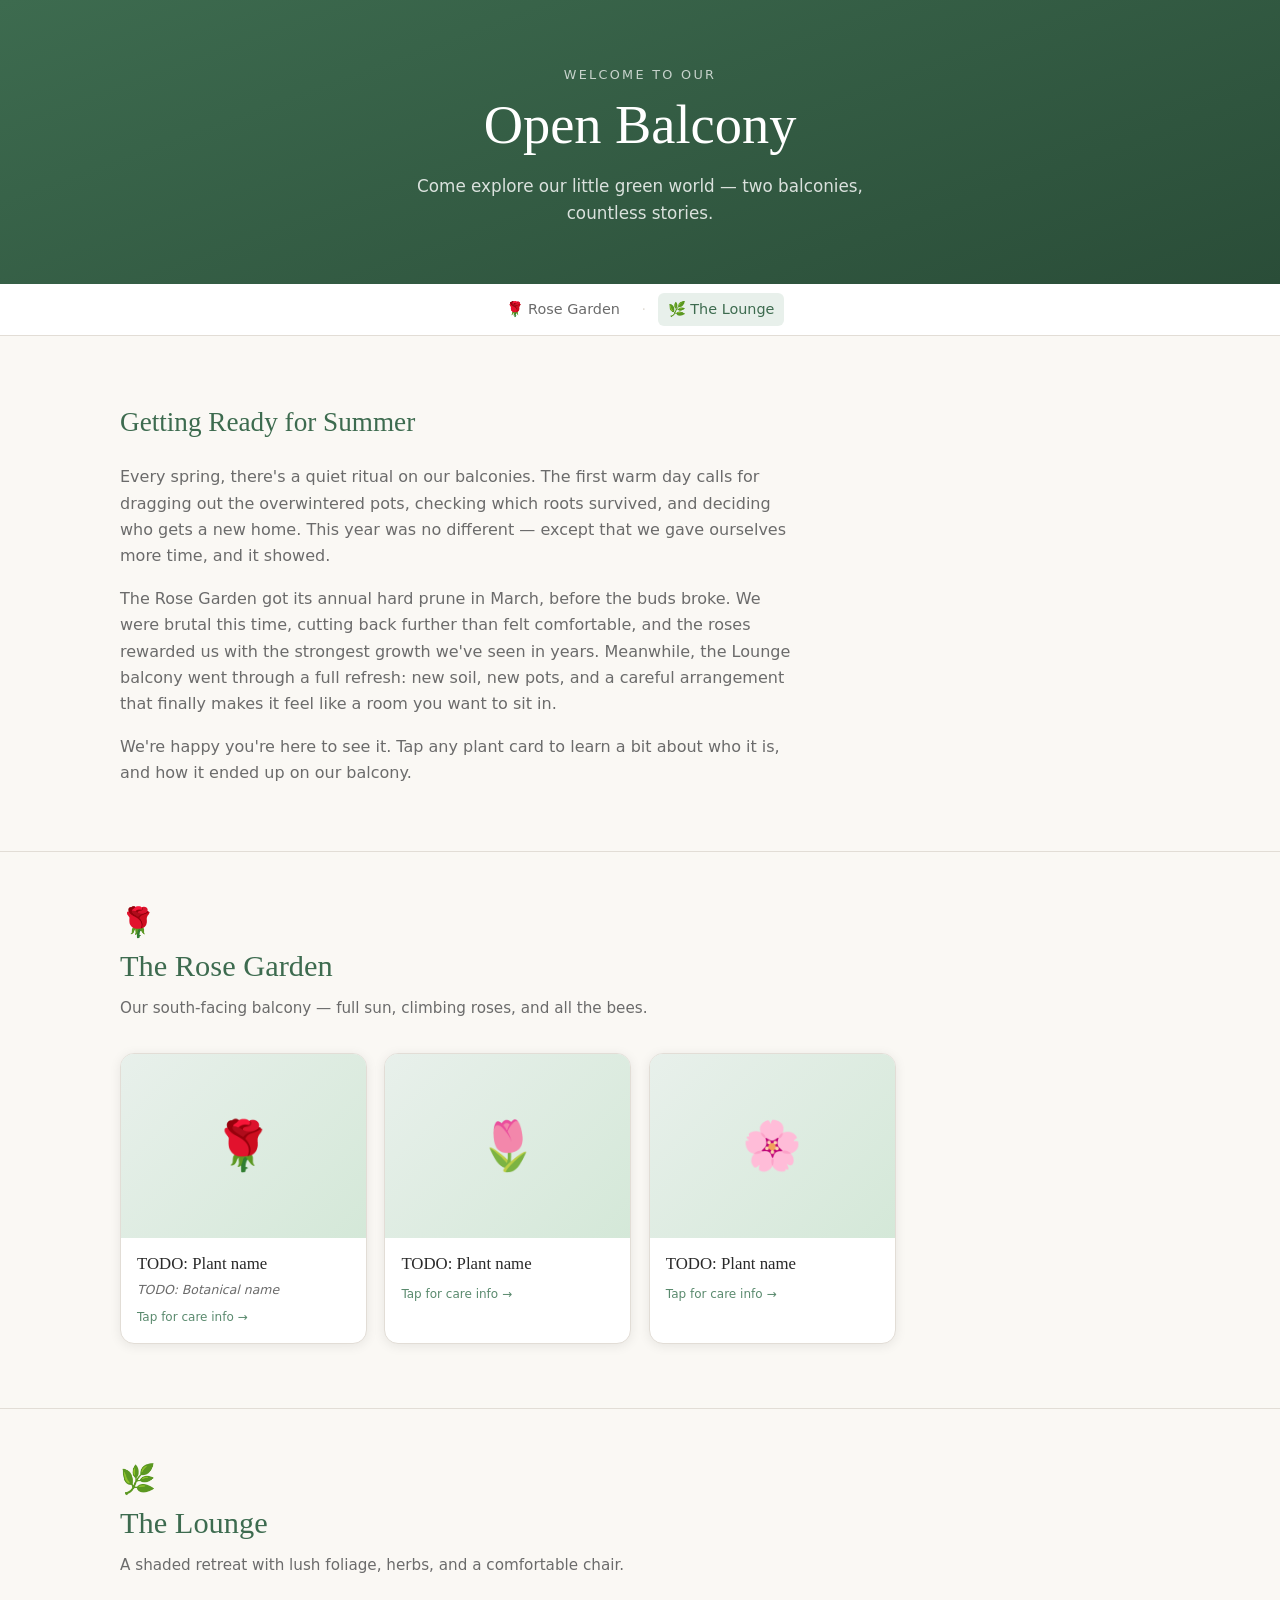
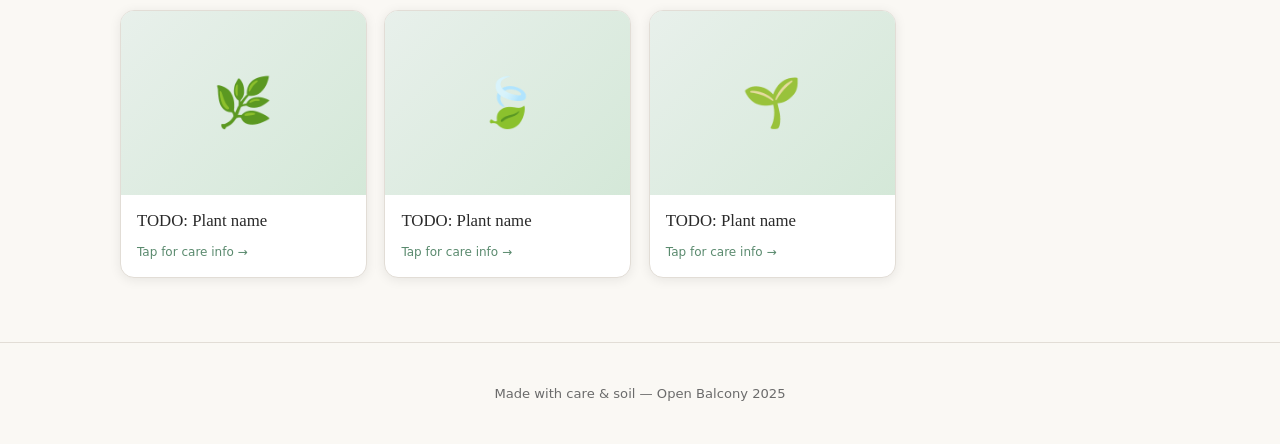
==== index.html @ f782c319 "Initial Build" ====
<!DOCTYPE html>
<html lang="en">
<head>
  <meta charset="UTF-8" />
  <meta name="viewport" content="width=device-width, initial-scale=1.0" />
  <title>Open Balcony</title>
  <link rel="stylesheet" href="style.css" />
</head>
<body>

  <!-- ── HERO ──────────────────────────────────────────────── -->
  <header class="hero">
    <div class="hero-inner">
      <p class="hero-label">Welcome to our</p>
      <h1>Open Balcony</h1>
      <p class="hero-sub">Come explore our little green world — two balconies, countless stories.</p>
    </div>
  </header>

  <!-- ── STICKY NAV ────────────────────────────────────────── -->
  <nav class="section-nav" id="main-nav">
    <a href="#rose-garden">🌹 Rose Garden</a>
    <span class="nav-sep">·</span>
    <a href="#lounge">🌿 The Lounge</a>
  </nav>

  <!-- ── THE STORY ─────────────────────────────────────────── -->
  <section class="story" id="story">
    <div class="container">
      <h2>Getting Ready for Summer</h2>
      <div class="story-body">
        <p>
          Every spring, there's a quiet ritual on our balconies. The first warm day calls for dragging
          out the overwintered pots, checking which roots survived, and deciding who gets a new home.
          This year was no different — except that we gave ourselves more time, and it showed.
        </p>
        <p>
          The Rose Garden got its annual hard prune in March, before the buds broke. We were brutal
          this time, cutting back further than felt comfortable, and the roses rewarded us with the
          strongest growth we've seen in years. Meanwhile, the Lounge balcony went through a full
          refresh: new soil, new pots, and a careful arrangement that finally makes it feel like a
          room you want to sit in.
        </p>
        <p>
          We're happy you're here to see it. Tap any plant card to learn a bit about who it is, and
          how it ended up on our balcony.
        </p>
      </div>
    </div>
  </section>

  <!-- ── ROSE GARDEN ───────────────────────────────────────── -->
  <section class="plant-section" id="rose-garden">
    <div class="container">
      <div class="section-header">
        <span class="section-icon">🌹</span>
        <h2>The Rose Garden</h2>
        <p class="section-desc">Our south-facing balcony — full sun, climbing roses, and all the bees.</p>
      </div>
      <div class="card-grid" id="rose-garden-grid"></div>
    </div>
  </section>

  <!-- ── LOUNGE ─────────────────────────────────────────────── -->
  <section class="plant-section" id="lounge">
    <div class="container">
      <div class="section-header">
        <span class="section-icon">🌿</span>
        <h2>The Lounge</h2>
        <p class="section-desc">A shaded retreat with lush foliage, herbs, and a comfortable chair.</p>
      </div>
      <div class="card-grid" id="lounge-grid"></div>
    </div>
  </section>

  <!-- ── FOOTER ─────────────────────────────────────────────── -->
  <footer class="site-footer">
    <p>Made with care &amp; soil — Open Balcony 2025</p>
  </footer>

  <!-- ── MODAL ──────────────────────────────────────────────── -->
  <div class="modal-overlay" id="modal-overlay" role="dialog" aria-modal="true" aria-labelledby="modal-name">
    <div class="modal-card">
      <button class="modal-close" id="modal-close" aria-label="Close">✕</button>
      <div class="modal-image-wrap">
        <img class="modal-image" id="modal-image" src="" alt="" />
        <div class="modal-image-placeholder" id="modal-placeholder"></div>
      </div>
      <div class="modal-body">
        <h3 class="modal-name" id="modal-name"></h3>
        <p class="modal-botanical" id="modal-botanical"></p>
        <p class="modal-desc" id="modal-desc"></p>
        <div class="modal-care" id="modal-care">
          <h4>Plant care</h4>
          <ul id="modal-care-list"></ul>
        </div>
      </div>
    </div>
  </div>

  <script src="script.js"></script>
</body>
</html>
---- style.css ----
/* ── TOKENS ─────────────────────────────────────────────────── */
:root {
  --bg:         #faf8f4;
  --surface:    #ffffff;
  --green-dark: #3d6b4f;
  --green-mid:  #5a8a6e;
  --green-pale: #e8f0eb;
  --terra:      #c4694f;
  --terra-pale: #f5ede9;
  --text:       #2a2a2a;
  --text-muted: #6b6b6b;
  --border:     #e2ddd6;

  --radius-card: 14px;
  --radius-modal: 18px;
  --shadow-card: 0 2px 12px rgba(0,0,0,.08);
  --shadow-hover: 0 8px 28px rgba(0,0,0,.14);
  --shadow-modal: 0 20px 60px rgba(0,0,0,.25);

  --font-serif: Georgia, 'Times New Roman', serif;
  --font-sans:  system-ui, -apple-system, BlinkMacSystemFont, 'Segoe UI', sans-serif;

  --nav-h: 52px;
}

/* ── RESET ───────────────────────────────────────────────────── */
*, *::before, *::after { box-sizing: border-box; margin: 0; padding: 0; }
img { display: block; max-width: 100%; }
a { color: inherit; text-decoration: none; }
button { cursor: pointer; font: inherit; border: none; background: none; }

/* ── BASE ────────────────────────────────────────────────────── */
html { scroll-behavior: smooth; }

body {
  background: var(--bg);
  color: var(--text);
  font-family: var(--font-sans);
  font-size: 1rem;
  line-height: 1.65;
}

.container {
  width: 100%;
  max-width: 1080px;
  margin: 0 auto;
  padding: 0 1.25rem;
}

/* ── HERO ────────────────────────────────────────────────────── */
.hero {
  background: linear-gradient(160deg, var(--green-dark) 0%, #2a4d38 100%);
  color: #fff;
  padding: 4rem 1.25rem 3.5rem;
  text-align: center;
}

.hero-inner { max-width: 640px; margin: 0 auto; }

.hero-label {
  font-family: var(--font-sans);
  font-size: .8rem;
  letter-spacing: .18em;
  text-transform: uppercase;
  opacity: .72;
  margin-bottom: .5rem;
}

.hero h1 {
  font-family: var(--font-serif);
  font-size: clamp(2.2rem, 6vw, 3.4rem);
  font-weight: normal;
  line-height: 1.2;
  margin-bottom: .9rem;
}

.hero-sub {
  font-size: 1.05rem;
  opacity: .82;
  max-width: 480px;
  margin: 0 auto;
}

/* ── NAV ─────────────────────────────────────────────────────── */
.section-nav {
  position: sticky;
  top: 0;
  z-index: 100;
  background: var(--surface);
  border-bottom: 1px solid var(--border);
  height: var(--nav-h);
  display: flex;
  align-items: center;
  justify-content: center;
  gap: .75rem;
  font-size: .9rem;
}

.section-nav a {
  padding: .3rem .6rem;
  border-radius: 6px;
  transition: background .15s, color .15s;
  color: var(--text-muted);
  font-weight: 500;
}

.section-nav a:hover,
.section-nav a.active {
  background: var(--green-pale);
  color: var(--green-dark);
}

.nav-sep { color: var(--border); user-select: none; }

/* ── STORY ───────────────────────────────────────────────────── */
.story {
  padding: 3.5rem 0;
  border-bottom: 1px solid var(--border);
}

.story h2 {
  font-family: var(--font-serif);
  font-size: 1.7rem;
  font-weight: normal;
  color: var(--green-dark);
  margin-bottom: 1.2rem;
}

.story-body {
  max-width: 680px;
}

.story-body p {
  color: var(--text-muted);
  margin-bottom: 1rem;
}

.story-body p:last-child { margin-bottom: 0; }

/* ── PLANT SECTIONS ──────────────────────────────────────────── */
.plant-section {
  padding: 3rem 0 3.5rem;
  border-bottom: 1px solid var(--border);
}

.plant-section:last-of-type { border-bottom: none; }

.section-header {
  display: flex;
  flex-direction: column;
  gap: .3rem;
  margin-bottom: 2rem;
}

.section-icon {
  font-size: 1.8rem;
  line-height: 1;
}

.section-header h2 {
  font-family: var(--font-serif);
  font-size: 1.9rem;
  font-weight: normal;
  color: var(--green-dark);
}

.section-desc {
  color: var(--text-muted);
  font-size: .95rem;
}

/* ── CARD GRID ───────────────────────────────────────────────── */
.card-grid {
  display: grid;
  grid-template-columns: repeat(auto-fill, minmax(200px, 1fr));
  gap: 1.1rem;
}

/* ── PLANT CARD ──────────────────────────────────────────────── */
.plant-card {
  background: var(--surface);
  border-radius: var(--radius-card);
  overflow: hidden;
  box-shadow: var(--shadow-card);
  cursor: pointer;
  transition: transform .2s ease, box-shadow .2s ease;
  border: 1px solid var(--border);
}

.plant-card:hover {
  transform: translateY(-4px);
  box-shadow: var(--shadow-hover);
}

.plant-card:active { transform: translateY(-1px); }

.card-image-wrap {
  position: relative;
  aspect-ratio: 4 / 3;
  overflow: hidden;
  background: var(--green-pale);
}

.card-image-wrap img {
  width: 100%;
  height: 100%;
  object-fit: cover;
  transition: transform .35s ease;
}

.plant-card:hover .card-image-wrap img {
  transform: scale(1.04);
}

.card-placeholder {
  position: absolute;
  inset: 0;
  display: flex;
  align-items: center;
  justify-content: center;
  font-size: 3rem;
  background: linear-gradient(135deg, var(--green-pale), #d4e8d8);
}

.card-body {
  padding: .75rem 1rem .9rem;
}

.card-name {
  font-family: var(--font-serif);
  font-size: 1.05rem;
  color: var(--text);
  margin-bottom: .15rem;
}

.card-botanical {
  font-size: .78rem;
  font-style: italic;
  color: var(--text-muted);
}

.card-hint {
  margin-top: .5rem;
  font-size: .75rem;
  color: var(--green-mid);
  display: flex;
  align-items: center;
  gap: .25rem;
}

/* ── MODAL OVERLAY ───────────────────────────────────────────── */
.modal-overlay {
  position: fixed;
  inset: 0;
  z-index: 500;
  background: rgba(20, 30, 24, .65);
  display: flex;
  align-items: center;
  justify-content: center;
  padding: 1rem;
  opacity: 0;
  pointer-events: none;
  transition: opacity .22s ease;
  backdrop-filter: blur(3px);
}

.modal-overlay.open {
  opacity: 1;
  pointer-events: all;
}

/* ── MODAL CARD ──────────────────────────────────────────────── */
.modal-card {
  background: var(--surface);
  border-radius: var(--radius-modal);
  box-shadow: var(--shadow-modal);
  width: 100%;
  max-width: 480px;
  max-height: 90vh;
  overflow-y: auto;
  position: relative;
  transform: translateY(18px) scale(.97);
  transition: transform .25s ease;
  scrollbar-width: thin;
}

.modal-overlay.open .modal-card {
  transform: translateY(0) scale(1);
}

.modal-close {
  position: absolute;
  top: .75rem;
  right: .75rem;
  z-index: 10;
  width: 32px;
  height: 32px;
  border-radius: 50%;
  background: rgba(0,0,0,.35);
  color: #fff;
  font-size: .85rem;
  display: flex;
  align-items: center;
  justify-content: center;
  transition: background .15s;
}

.modal-close:hover { background: rgba(0,0,0,.6); }

/* ── MODAL IMAGE ─────────────────────────────────────────────── */
.modal-image-wrap {
  position: relative;
  aspect-ratio: 4 / 3;
  overflow: hidden;
  background: var(--green-pale);
  border-radius: var(--radius-modal) var(--radius-modal) 0 0;
}

.modal-image {
  width: 100%;
  height: 100%;
  object-fit: cover;
}

.modal-image-placeholder {
  position: absolute;
  inset: 0;
  display: flex;
  align-items: center;
  justify-content: center;
  font-size: 5rem;
  background: linear-gradient(135deg, var(--green-pale), #c8dfc9);
}

/* ── MODAL BODY ──────────────────────────────────────────────── */
.modal-body {
  padding: 1.4rem 1.5rem 1.8rem;
}

.modal-name {
  font-family: var(--font-serif);
  font-size: 1.55rem;
  font-weight: normal;
  color: var(--green-dark);
  margin-bottom: .2rem;
}

.modal-botanical {
  font-style: italic;
  font-size: .88rem;
  color: var(--text-muted);
  margin-bottom: 1rem;
}

.modal-botanical:empty { display: none; }

.modal-desc {
  color: var(--text);
  font-size: .98rem;
  margin-bottom: 1.4rem;
  line-height: 1.7;
}

/* ── MODAL CARE ──────────────────────────────────────────────── */
.modal-care {
  background: var(--green-pale);
  border-radius: 10px;
  padding: 1rem 1.1rem 1.1rem;
}

.modal-care h4 {
  font-family: var(--font-sans);
  font-size: .75rem;
  letter-spacing: .14em;
  text-transform: uppercase;
  color: var(--green-dark);
  margin-bottom: .7rem;
}

.modal-care ul {
  list-style: none;
  display: flex;
  flex-direction: column;
  gap: .5rem;
}

.modal-care li {
  display: flex;
  gap: .6rem;
  font-size: .9rem;
  color: var(--text);
  align-items: flex-start;
}

.care-icon {
  flex-shrink: 0;
  font-size: 1rem;
  line-height: 1.45;
}

/* ── FOOTER ──────────────────────────────────────────────────── */
.site-footer {
  text-align: center;
  padding: 2.5rem 1rem;
  font-size: .82rem;
  color: var(--text-muted);
  border-top: 1px solid var(--border);
}

/* ── RESPONSIVE ──────────────────────────────────────────────── */
@media (max-width: 480px) {
  .hero { padding: 3rem 1.25rem 2.5rem; }

  .modal-card { max-height: 95vh; }

  .modal-body { padding: 1.1rem 1.2rem 1.5rem; }

  .section-header h2 { font-size: 1.55rem; }
}

@media (min-width: 600px) {
  .card-grid {
    grid-template-columns: repeat(auto-fill, minmax(220px, 1fr));
  }
}

@media (min-width: 900px) {
  .story { padding: 4rem 0; }
  .plant-section { padding: 3.5rem 0 4rem; }
}
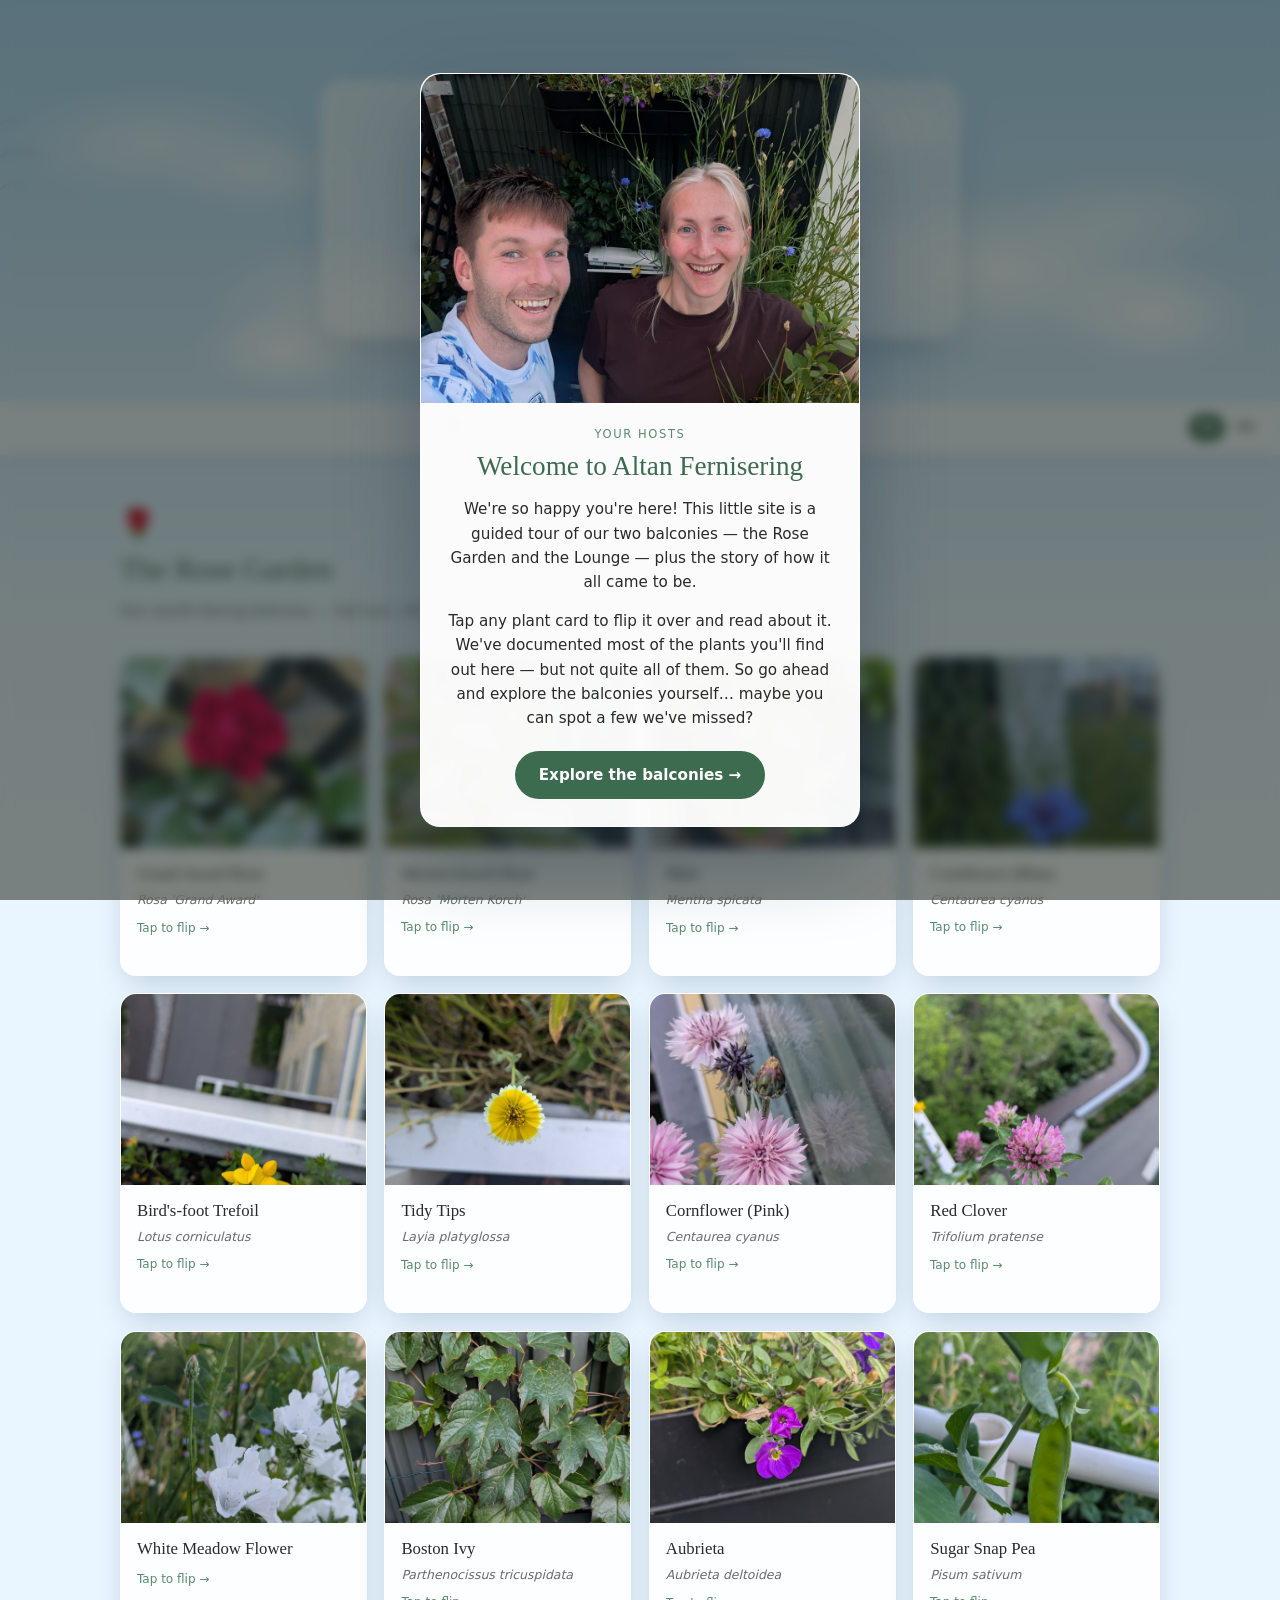
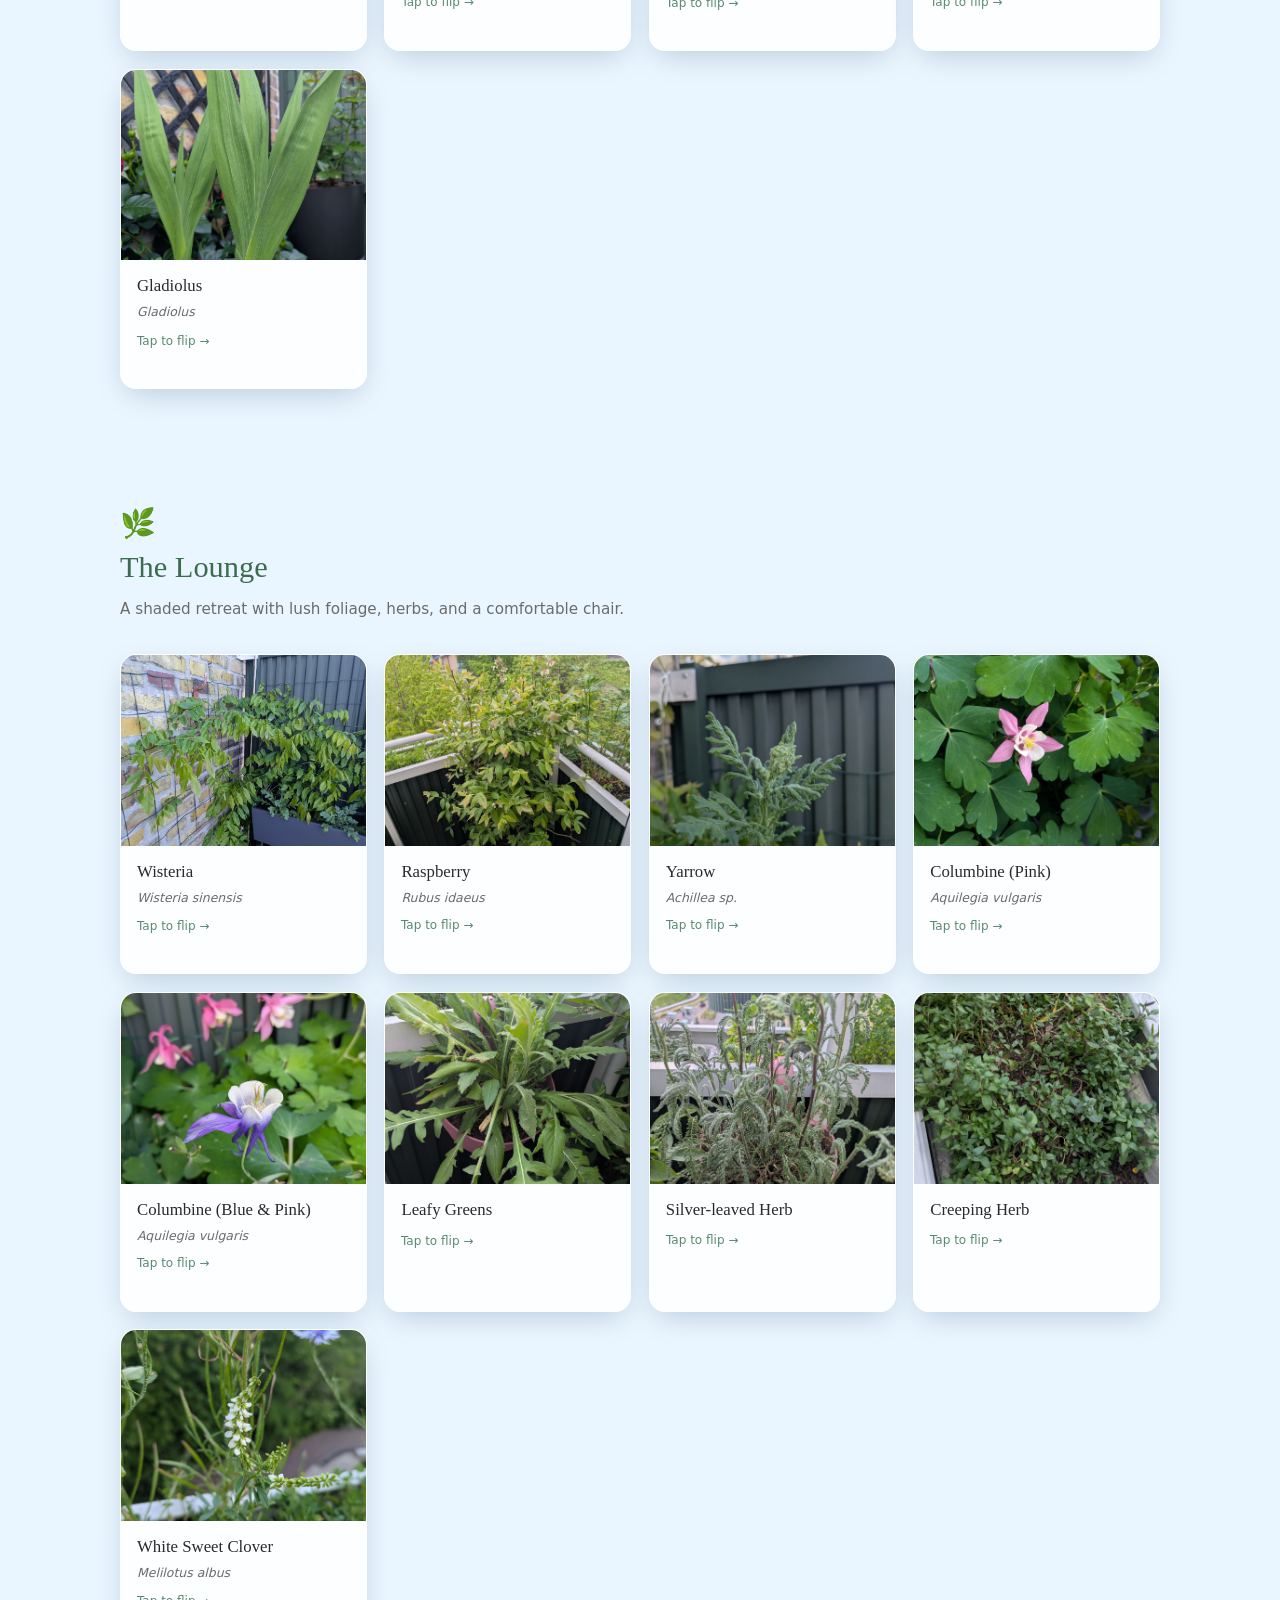
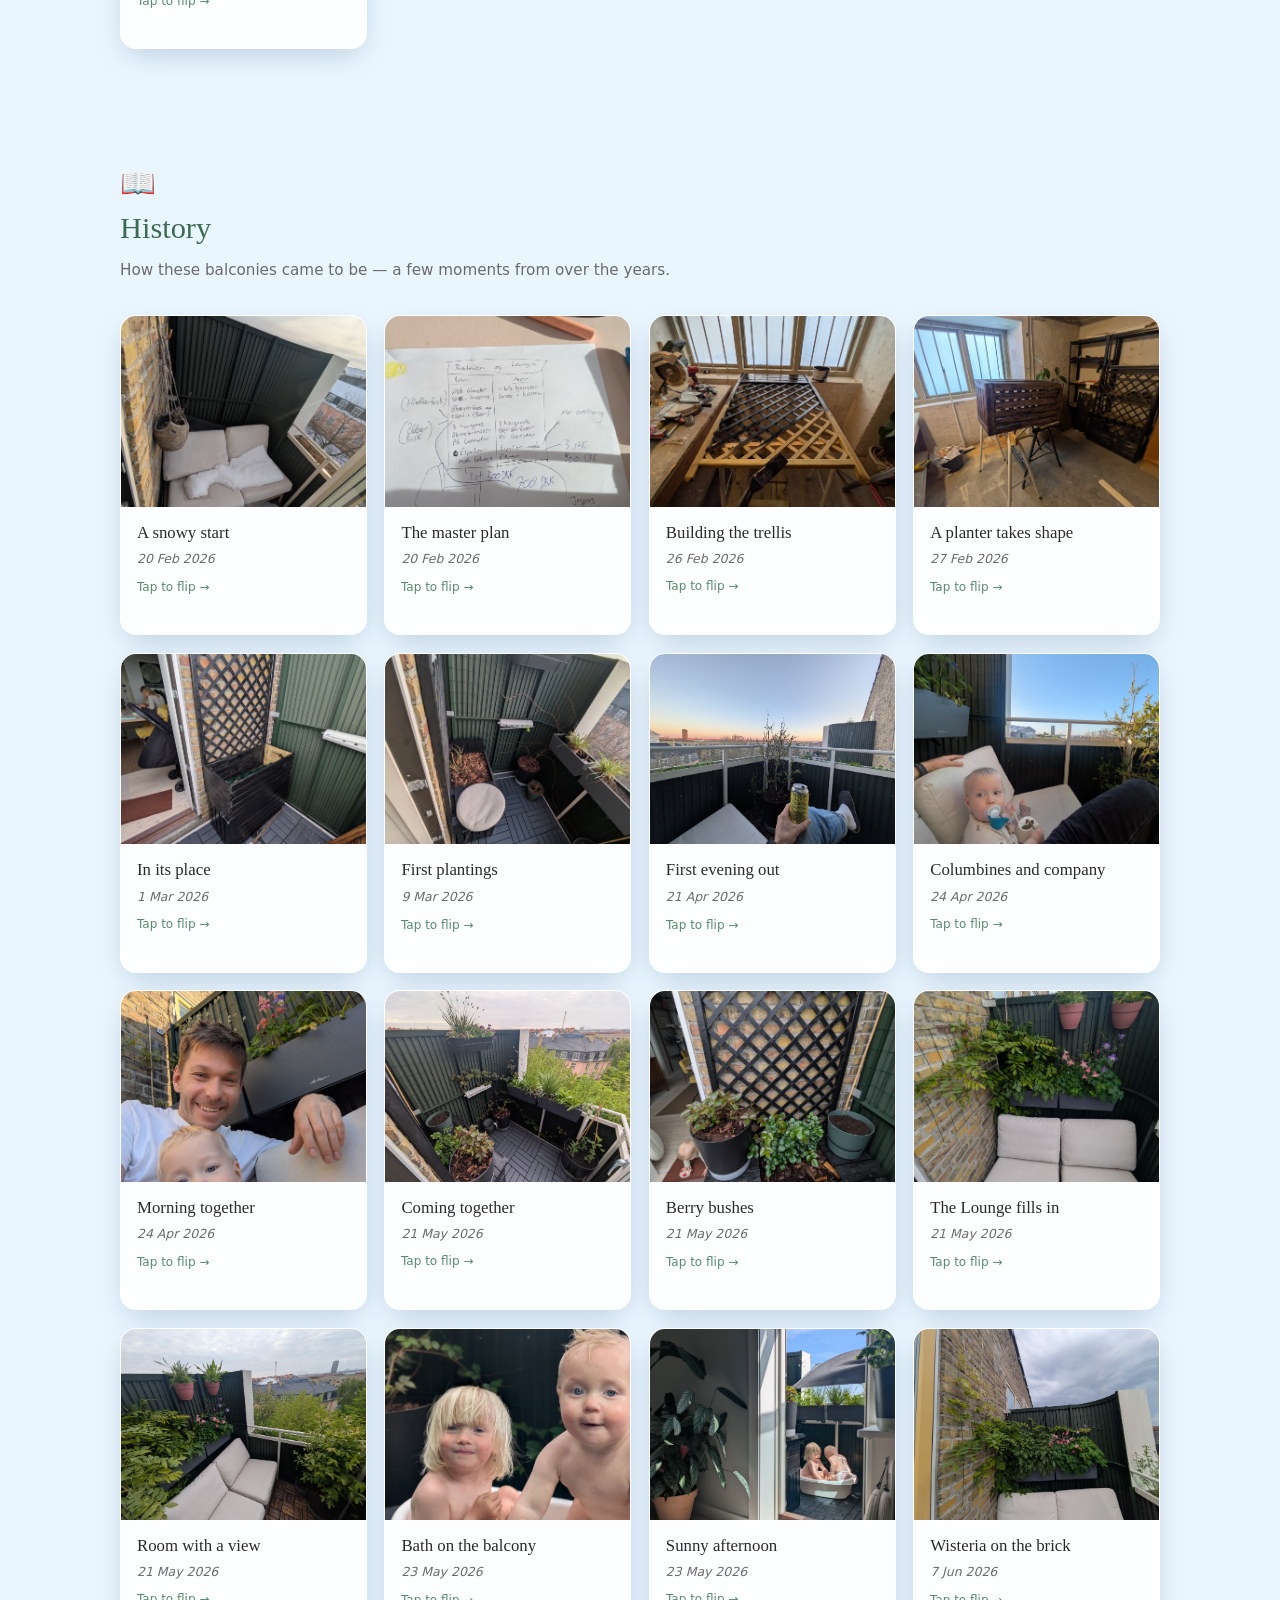
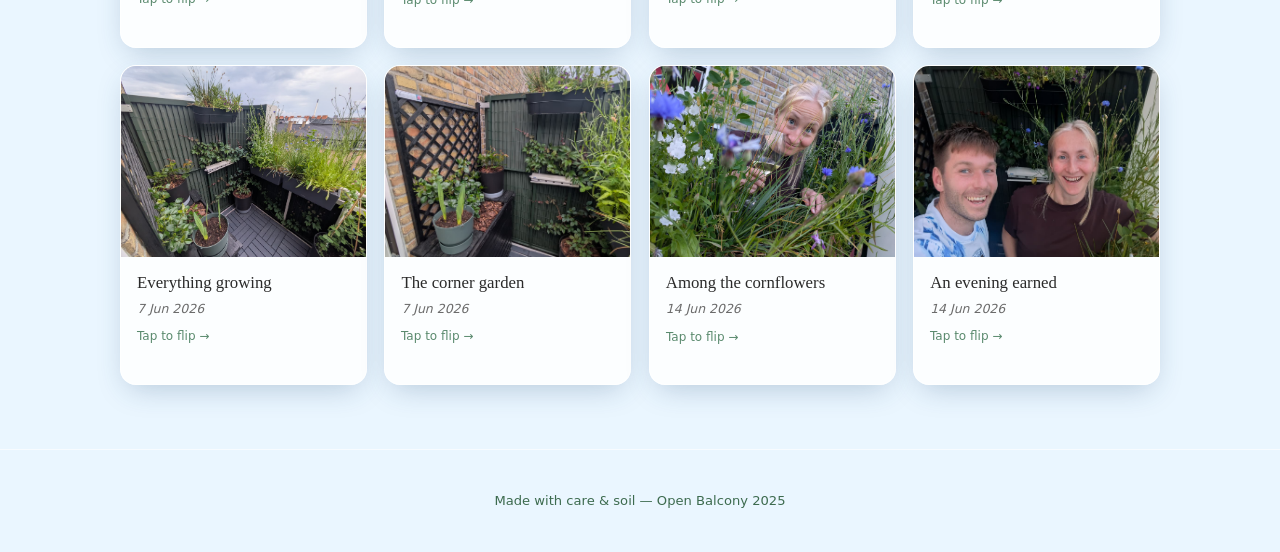
==== commit 1ad8435f: "Add plant content, flip-and-zoom cards, welcome popup, and optimize images - Modern sky/clouds/birds" ====
--- a/index.html
+++ b/index.html
@@ -3,59 +3,54 @@
 <head>
   <meta charset="UTF-8" />
   <meta name="viewport" content="width=device-width, initial-scale=1.0" />
-  <title>Open Balcony</title>
+  <title>Altan Fernisering</title>
   <link rel="stylesheet" href="style.css" />
 </head>
 <body>
 
+  <!-- ── SKY, CLOUDS, BIRDS & SCENERY ──────────────────────── -->
+  <div class="sky" aria-hidden="true">
+    <div class="clouds clouds-back"></div>
+    <div class="clouds clouds-front"></div>
+
+    <div class="birds">
+      <div class="bird bird-1"><svg viewBox="0 0 40 16"><path d="M2 12 Q11 2 20 9 Q29 2 38 12" fill="none" stroke="#1b2a22" stroke-width="2.5" stroke-linecap="round"/></svg></div>
+      <div class="bird bird-2"><svg viewBox="0 0 40 16"><path d="M2 12 Q11 2 20 9 Q29 2 38 12" fill="none" stroke="#1b2a22" stroke-width="2.5" stroke-linecap="round"/></svg></div>
+      <div class="bird bird-3"><svg viewBox="0 0 40 16"><path d="M2 12 Q11 2 20 9 Q29 2 38 12" fill="none" stroke="#1b2a22" stroke-width="2.5" stroke-linecap="round"/></svg></div>
+    </div>
+  </div>
+
   <!-- ── HERO ──────────────────────────────────────────────── -->
   <header class="hero">
     <div class="hero-inner">
-      <p class="hero-label">Welcome to our</p>
-      <h1>Open Balcony</h1>
-      <p class="hero-sub">Come explore our little green world — two balconies, countless stories.</p>
+      <p class="hero-label" data-i18n="hero-label">Welcome to our</p>
+      <h1 data-i18n="hero-title">Altan Fernisering</h1>
+      <p class="hero-sub" data-i18n="hero-sub">Come explore our little green world — two balconies, countless stories.</p>
     </div>
   </header>
 
   <!-- ── STICKY NAV ────────────────────────────────────────── -->
   <nav class="section-nav" id="main-nav">
-    <a href="#rose-garden">🌹 Rose Garden</a>
-    <span class="nav-sep">·</span>
-    <a href="#lounge">🌿 The Lounge</a>
+    <div class="nav-links">
+      <a href="#rose-garden">🌹 <span data-i18n="nav-rose">Rose Garden</span></a>
+      <span class="nav-sep">·</span>
+      <a href="#lounge">🌿 <span data-i18n="nav-lounge">The Lounge</span></a>
+      <span class="nav-sep">·</span>
+      <a href="#history">📖 <span data-i18n="nav-history">History</span></a>
+    </div>
+    <div class="lang-toggle" role="group" aria-label="Language">
+      <button type="button" class="lang-btn" data-lang="en">EN</button>
+      <button type="button" class="lang-btn" data-lang="da">DK</button>
+    </div>
   </nav>
-
-  <!-- ── THE STORY ─────────────────────────────────────────── -->
-  <section class="story" id="story">
-    <div class="container">
-      <h2>Getting Ready for Summer</h2>
-      <div class="story-body">
-        <p>
-          Every spring, there's a quiet ritual on our balconies. The first warm day calls for dragging
-          out the overwintered pots, checking which roots survived, and deciding who gets a new home.
-          This year was no different — except that we gave ourselves more time, and it showed.
-        </p>
-        <p>
-          The Rose Garden got its annual hard prune in March, before the buds broke. We were brutal
-          this time, cutting back further than felt comfortable, and the roses rewarded us with the
-          strongest growth we've seen in years. Meanwhile, the Lounge balcony went through a full
-          refresh: new soil, new pots, and a careful arrangement that finally makes it feel like a
-          room you want to sit in.
-        </p>
-        <p>
-          We're happy you're here to see it. Tap any plant card to learn a bit about who it is, and
-          how it ended up on our balcony.
-        </p>
-      </div>
-    </div>
-  </section>
 
   <!-- ── ROSE GARDEN ───────────────────────────────────────── -->
   <section class="plant-section" id="rose-garden">
     <div class="container">
       <div class="section-header">
         <span class="section-icon">🌹</span>
-        <h2>The Rose Garden</h2>
-        <p class="section-desc">Our south-facing balcony — full sun, climbing roses, and all the bees.</p>
+        <h2 data-i18n="rose-title">The Rose Garden</h2>
+        <p class="section-desc" data-i18n="rose-desc">Our south-facing balcony — full sun, climbing roses, and all the bees.</p>
       </div>
       <div class="card-grid" id="rose-garden-grid"></div>
     </div>
@@ -66,17 +61,50 @@
     <div class="container">
       <div class="section-header">
         <span class="section-icon">🌿</span>
-        <h2>The Lounge</h2>
-        <p class="section-desc">A shaded retreat with lush foliage, herbs, and a comfortable chair.</p>
+        <h2 data-i18n="lounge-title">The Lounge</h2>
+        <p class="section-desc" data-i18n="lounge-desc">A shaded retreat with lush foliage, herbs, and a comfortable chair.</p>
       </div>
       <div class="card-grid" id="lounge-grid"></div>
     </div>
   </section>
 
+  <!-- ── HISTORY ────────────────────────────────────────────── -->
+  <section class="plant-section" id="history">
+    <div class="container">
+      <div class="section-header">
+        <span class="section-icon">📖</span>
+        <h2 data-i18n="history-title">History</h2>
+        <p class="section-desc" data-i18n="history-desc">How these balconies came to be — a few moments from over the years.</p>
+      </div>
+      <div class="card-grid" id="history-grid"></div>
+    </div>
+  </section>
+
   <!-- ── FOOTER ─────────────────────────────────────────────── -->
   <footer class="site-footer">
-    <p>Made with care &amp; soil — Open Balcony 2025</p>
+    <p data-i18n="footer">Made with care &amp; soil — Open Balcony 2025</p>
   </footer>
+
+  <!-- ── WELCOME POPUP (first visit) ────────────────────────── -->
+  <div class="welcome-overlay" id="welcome-overlay" role="dialog" aria-modal="true" aria-labelledby="welcome-title">
+    <div class="welcome-card">
+      <div class="welcome-image-wrap">
+        <img src="images/history/PXL_20260614_184415023.MP.jpg" alt="Altan Fernisering" />
+      </div>
+      <div class="welcome-body">
+        <p class="welcome-hosts" data-i18n="welcome-hosts">Your hosts</p>
+        <h2 class="welcome-title" id="welcome-title" data-i18n="welcome-title">Welcome to Altan Fernisering</h2>
+        <p class="welcome-text" data-i18n="welcome-body1"></p>
+        <p class="welcome-text" data-i18n="welcome-body2"></p>
+        <button type="button" class="welcome-cta" id="welcome-close" data-i18n="welcome-cta">Explore the balconies →</button>
+      </div>
+    </div>
+  </div>
+
+  <!-- ── CARD ZOOM BACKDROP + PAGING ────────────────────────── -->
+  <div class="card-scrim" id="card-scrim" aria-hidden="true"></div>
+  <button type="button" class="card-nav card-nav-prev" id="card-nav-prev" aria-label="Previous">‹</button>
+  <button type="button" class="card-nav card-nav-next" id="card-nav-next" aria-label="Next">›</button>
 
   <!-- ── MODAL ──────────────────────────────────────────────── -->
   <div class="modal-overlay" id="modal-overlay" role="dialog" aria-modal="true" aria-labelledby="modal-name">
@@ -91,7 +119,7 @@
         <p class="modal-botanical" id="modal-botanical"></p>
         <p class="modal-desc" id="modal-desc"></p>
         <div class="modal-care" id="modal-care">
-          <h4>Plant care</h4>
+          <h4 data-i18n="modal-care-title">Plant care</h4>
           <ul id="modal-care-list"></ul>
         </div>
       </div>
--- a/style.css
+++ b/style.css
@@ -1,6 +1,6 @@
 /* ── TOKENS ─────────────────────────────────────────────────── */
 :root {
-  --bg:         #faf8f4;
+  --bg:         #cfe9fb;
   --surface:    #ffffff;
   --green-dark: #3d6b4f;
   --green-mid:  #5a8a6e;
@@ -11,11 +11,15 @@
   --text-muted: #6b6b6b;
   --border:     #e2ddd6;
 
-  --radius-card: 14px;
-  --radius-modal: 18px;
-  --shadow-card: 0 2px 12px rgba(0,0,0,.08);
-  --shadow-hover: 0 8px 28px rgba(0,0,0,.14);
-  --shadow-modal: 0 20px 60px rgba(0,0,0,.25);
+  /* sky */
+  --sky-top:    #aed8f5;
+  --sky-bottom: #eaf6ff;
+
+  --radius-card: 16px;
+  --radius-modal: 20px;
+  --shadow-card:  0 10px 30px -8px rgba(31,72,110,.28);
+  --shadow-hover: 0 22px 48px -10px rgba(31,72,110,.40);
+  --shadow-modal: 0 30px 80px rgba(20,40,70,.35);
 
   --font-serif: Georgia, 'Times New Roman', serif;
   --font-sans:  system-ui, -apple-system, BlinkMacSystemFont, 'Segoe UI', sans-serif;
@@ -33,11 +37,97 @@
 html { scroll-behavior: smooth; }
 
 body {
-  background: var(--bg);
+  background: var(--sky-bottom);
   color: var(--text);
   font-family: var(--font-sans);
   font-size: 1rem;
   line-height: 1.65;
+  position: relative;
+  z-index: 0;
+}
+
+/* ── SKY + CLOUDS ────────────────────────────────────────────── */
+.sky {
+  position: fixed;
+  inset: 0;
+  z-index: -1;
+  overflow: hidden;
+  pointer-events: none;
+  background: linear-gradient(to bottom, var(--sky-top) 0%, var(--sky-bottom) 70%, #f4fbff 100%);
+}
+
+.clouds {
+  position: absolute;
+  top: 0;
+  left: 0;
+  width: 200%;
+  height: 100%;
+  background-repeat: repeat;
+  background-size: 50% auto;          /* one viewport-wide tile, repeated → seamless loop */
+  will-change: transform;
+}
+
+/* Each cloud = a cluster of soft white ellipses within one tile */
+.clouds-back {
+  background-image:
+    radial-gradient(ellipse 16% 9% at 12% 16%, rgba(255,255,255,.85), transparent 70%),
+    radial-gradient(ellipse 11% 7% at 20% 19%, rgba(255,255,255,.85), transparent 70%),
+    radial-gradient(ellipse 13% 8% at 62% 11%, rgba(255,255,255,.8),  transparent 70%),
+    radial-gradient(ellipse 9%  6% at 70% 14%, rgba(255,255,255,.8),  transparent 70%),
+    radial-gradient(ellipse 14% 8% at 88% 24%, rgba(255,255,255,.75), transparent 70%);
+  opacity: .7;
+  animation: drift 50s linear infinite;
+}
+
+.clouds-front {
+  background-image:
+    radial-gradient(ellipse 20% 12% at 30% 34%, rgba(255,255,255,.95), transparent 70%),
+    radial-gradient(ellipse 13% 9%  at 41% 38%, rgba(255,255,255,.95), transparent 70%),
+    radial-gradient(ellipse 10% 7%  at 22% 39%, rgba(255,255,255,.95), transparent 70%),
+    radial-gradient(ellipse 22% 13% at 78% 30%, rgba(255,255,255,.92), transparent 70%),
+    radial-gradient(ellipse 12% 9%  at 90% 35%, rgba(255,255,255,.92), transparent 70%);
+  animation: drift 30s linear infinite;
+}
+
+@keyframes drift {
+  from { transform: translateX(0); }
+  to   { transform: translateX(-50%); }
+}
+
+/* ── BIRDS (occasional drifting shadows) ─────────────────────── */
+.birds {
+  position: absolute;
+  inset: 0;
+  overflow: hidden;
+  pointer-events: none;
+}
+
+.bird {
+  position: absolute;
+  width: 40px;
+  opacity: .16;
+  will-change: transform;
+  animation: flyAcross 34s linear infinite;
+}
+
+.bird svg { width: 100%; height: auto; display: block; }
+
+/* Different heights, sizes and offsets so they read as a loose flock
+   that crosses now and then, not a constant stream */
+.bird-1 { top: 16%; width: 42px; animation-delay: -3s;  }
+.bird-2 { top: 20%; width: 30px; animation-delay: -1.5s; }
+.bird-3 { top: 13%; width: 24px; animation-delay: 0s;   }
+
+@keyframes flyAcross {
+  0%   { transform: translate(-15vw, 0); }
+  9%   { transform: translate(50vw, -10px); }
+  18%  { transform: translate(115vw, 0); }
+  100% { transform: translate(115vw, 0); }   /* long pause before the next pass */
+}
+
+@media (prefers-reduced-motion: reduce) {
+  .clouds { animation: none; }
+  .bird   { animation: none; opacity: 0; }
 }
 
 .container {
@@ -49,20 +139,28 @@
 
 /* ── HERO ────────────────────────────────────────────────────── */
 .hero {
-  background: linear-gradient(160deg, var(--green-dark) 0%, #2a4d38 100%);
-  color: #fff;
-  padding: 4rem 1.25rem 3.5rem;
+  padding: 5rem 1.25rem 4rem;
   text-align: center;
 }
 
-.hero-inner { max-width: 640px; margin: 0 auto; }
+.hero-inner {
+  max-width: 640px;
+  margin: 0 auto;
+  padding: 2.75rem 2rem 3rem;
+  background: linear-gradient(160deg, rgba(255,255,255,.55) 0%, rgba(255,255,255,.30) 100%);
+  border: 1px solid rgba(255,255,255,.6);
+  border-radius: 24px;
+  box-shadow: 0 20px 50px -16px rgba(31,72,110,.35);
+  backdrop-filter: blur(8px);
+  -webkit-backdrop-filter: blur(8px);
+}
 
 .hero-label {
   font-family: var(--font-sans);
   font-size: .8rem;
   letter-spacing: .18em;
   text-transform: uppercase;
-  opacity: .72;
+  color: var(--green-mid);
   margin-bottom: .5rem;
 }
 
@@ -72,11 +170,12 @@
   font-weight: normal;
   line-height: 1.2;
   margin-bottom: .9rem;
+  color: var(--green-dark);
 }
 
 .hero-sub {
   font-size: 1.05rem;
-  opacity: .82;
+  color: var(--text);
   max-width: 480px;
   margin: 0 auto;
 }
@@ -86,14 +185,53 @@
   position: sticky;
   top: 0;
   z-index: 100;
-  background: var(--surface);
-  border-bottom: 1px solid var(--border);
-  height: var(--nav-h);
+  background: rgba(255,255,255,.7);
+  backdrop-filter: blur(10px);
+  -webkit-backdrop-filter: blur(10px);
+  border-bottom: 1px solid rgba(255,255,255,.6);
+  box-shadow: 0 4px 20px -8px rgba(31,72,110,.25);
+  min-height: var(--nav-h);
   display: flex;
   align-items: center;
   justify-content: center;
+  font-size: .9rem;
+}
+
+.nav-links {
+  display: flex;
+  align-items: center;
   gap: .75rem;
-  font-size: .9rem;
+}
+
+/* ── LANGUAGE TOGGLE ─────────────────────────────────────────── */
+.lang-toggle {
+  position: absolute;
+  right: .75rem;
+  top: 50%;
+  transform: translateY(-50%);
+  display: flex;
+  gap: .15rem;
+  padding: .15rem;
+  background: rgba(255,255,255,.55);
+  border: 1px solid rgba(255,255,255,.7);
+  border-radius: 999px;
+}
+
+.lang-btn {
+  font-size: .72rem;
+  font-weight: 700;
+  letter-spacing: .04em;
+  padding: .25rem .55rem;
+  border-radius: 999px;
+  color: var(--text-muted);
+  transition: background .15s, color .15s;
+}
+
+.lang-btn:hover { color: var(--green-dark); }
+
+.lang-btn.active {
+  background: var(--green-dark);
+  color: #fff;
 }
 
 .section-nav a {
@@ -115,7 +253,17 @@
 /* ── STORY ───────────────────────────────────────────────────── */
 .story {
   padding: 3.5rem 0;
-  border-bottom: 1px solid var(--border);
+}
+
+.story .container {
+  max-width: 760px;
+  background: linear-gradient(160deg, rgba(255,255,255,.7) 0%, rgba(255,255,255,.5) 100%);
+  border: 1px solid rgba(255,255,255,.7);
+  border-radius: 22px;
+  box-shadow: var(--shadow-card);
+  backdrop-filter: blur(8px);
+  -webkit-backdrop-filter: blur(8px);
+  padding: 2.4rem 2.2rem;
 }
 
 .story h2 {
@@ -140,10 +288,7 @@
 /* ── PLANT SECTIONS ──────────────────────────────────────────── */
 .plant-section {
   padding: 3rem 0 3.5rem;
-  border-bottom: 1px solid var(--border);
-}
-
-.plant-section:last-of-type { border-bottom: none; }
+}
 
 .section-header {
   display: flex;
@@ -178,21 +323,234 @@
 
 /* ── PLANT CARD ──────────────────────────────────────────────── */
 .plant-card {
-  background: var(--surface);
+  position: relative;
+  height: 320px;
+  cursor: pointer;
+  perspective: 1200px;                   /* 3D space for the flip */
+  border-radius: var(--radius-card);
+  transition: transform .25s ease;
+  animation: cardfloat 6s ease-in-out infinite;
+}
+
+/* Stagger the bob so the grid feels alive, not synchronized */
+.plant-card:nth-child(3n+1) { animation-delay: 0s;    }
+.plant-card:nth-child(3n+2) { animation-delay: -2s;   }
+.plant-card:nth-child(3n)   { animation-delay: -4s;   }
+
+@keyframes cardfloat {
+  0%, 100% { transform: translateY(0); }
+  50%      { transform: translateY(-7px); }
+}
+
+.plant-card:hover  { animation: none; transform: translateY(-12px) scale(1.015); }
+.plant-card:active { animation: none; transform: translateY(-4px)  scale(1.005); }
+
+/* ── FLIP MECHANICS ──────────────────────────────────────────── */
+.card-inner {
+  position: relative;
+  width: 100%;
+  height: 100%;
+  transform-style: preserve-3d;
+  transition: transform .45s cubic-bezier(.4,.15,.2,1);
+}
+
+.plant-card.flipped .card-inner { transform: rotateY(180deg); }
+
+.card-front,
+.card-back {
+  position: absolute;
+  inset: 0;
   border-radius: var(--radius-card);
   overflow: hidden;
+  backface-visibility: hidden;
+  -webkit-backface-visibility: hidden;
+  border: 1px solid rgba(255,255,255,.7);
   box-shadow: var(--shadow-card);
-  cursor: pointer;
-  transition: transform .2s ease, box-shadow .2s ease;
-  border: 1px solid var(--border);
-}
-
-.plant-card:hover {
-  transform: translateY(-4px);
-  box-shadow: var(--shadow-hover);
-}
-
-.plant-card:active { transform: translateY(-1px); }
+  background: rgba(255,255,255,.85);
+  backdrop-filter: blur(6px);
+  -webkit-backdrop-filter: blur(6px);
+}
+
+.plant-card:hover .card-front,
+.plant-card:hover .card-back { box-shadow: var(--shadow-hover); }
+
+/* ── CARD FRONT ──────────────────────────────────────────────── */
+.card-front { display: flex; flex-direction: column; }
+.card-front .card-image-wrap { height: 60%; aspect-ratio: auto; flex-shrink: 0; }
+.card-front .card-body { flex: 1; }
+
+/* ── CARD BACK ───────────────────────────────────────────────── */
+.card-back {
+  transform: rotateY(180deg);
+  background: linear-gradient(160deg, rgba(255,255,255,.94), rgba(232,240,235,.94));
+}
+
+/* Decorative line-art graphic, watermarked in the corner */
+.card-back::before {
+  content: "";
+  position: absolute;
+  right: -14px;
+  bottom: -14px;
+  width: 130px;
+  height: 130px;
+  background-repeat: no-repeat;
+  background-size: contain;
+  opacity: .13;
+  pointer-events: none;
+}
+
+.card-back--leaf::before {
+  background-image: url("data:image/svg+xml,%3Csvg xmlns='http://www.w3.org/2000/svg' viewBox='0 0 100 100'%3E%3Cg fill='none' stroke='%233d6b4f' stroke-width='3' stroke-linecap='round'%3E%3Cpath d='M50 96 C50 60 50 40 50 8'/%3E%3Cpath d='M50 72 C34 67 27 56 25 42 C40 44 48 53 50 68'/%3E%3Cpath d='M50 62 C66 57 73 46 75 32 C60 34 52 43 50 58'/%3E%3Cpath d='M50 46 C37 43 31 34 30 23 C42 25 48 33 50 44'/%3E%3Cpath d='M50 38 C63 35 69 26 70 16 C58 18 52 26 50 36'/%3E%3C/g%3E%3C/svg%3E");
+}
+
+.card-back--flower::before {
+  background-image: url("data:image/svg+xml,%3Csvg xmlns='http://www.w3.org/2000/svg' viewBox='0 0 100 100'%3E%3Cg fill='none' stroke='%23c4694f' stroke-width='3'%3E%3Ccircle cx='50' cy='40' r='8'/%3E%3Ccircle cx='50' cy='24' r='8'/%3E%3Ccircle cx='64' cy='32' r='8'/%3E%3Ccircle cx='64' cy='48' r='8'/%3E%3Ccircle cx='50' cy='56' r='8'/%3E%3Ccircle cx='36' cy='48' r='8'/%3E%3Ccircle cx='36' cy='32' r='8'/%3E%3Cpath d='M50 56 C50 74 50 84 50 96' stroke-linecap='round'/%3E%3C/g%3E%3C/svg%3E");
+}
+
+.card-back-inner {
+  position: relative;
+  z-index: 1;
+  height: 100%;
+  min-height: 0;
+  overflow-y: auto;
+  padding: .9rem 1rem 1rem;
+  display: flex;
+  flex-direction: column;
+  gap: .35rem;
+  scrollbar-width: thin;
+}
+
+.card-emoji { font-size: 1.9rem; line-height: 1; }
+
+/* The pressed photo, repeated on the back so it stays in view */
+.card-back-image {
+  position: relative;
+  width: 100%;
+  aspect-ratio: 4 / 3;
+  flex-shrink: 0;
+  border-radius: 10px;
+  overflow: hidden;
+  background: var(--green-pale);
+  margin-bottom: .2rem;
+}
+
+.card-back-image img {
+  width: 100%;
+  height: 100%;
+  object-fit: cover;
+}
+
+.card-back .card-name { color: var(--green-dark); }
+
+.card-back-desc {
+  font-size: .82rem;
+  color: var(--text);
+  line-height: 1.5;
+}
+
+.card-care {
+  list-style: none;
+  display: flex;
+  flex-direction: column;
+  gap: .3rem;
+  margin-top: .15rem;
+}
+
+.card-care li {
+  display: flex;
+  gap: .4rem;
+  font-size: .78rem;
+  align-items: flex-start;
+}
+
+.card-hint-back { margin-top: auto; padding-top: .35rem; }
+
+@media (prefers-reduced-motion: reduce) {
+  .plant-card { animation: none; }
+  .card-inner { transition: transform .2s ease; }
+}
+
+/* ── CARD ZOOM (flip + centered enlarge) ─────────────────────── */
+.card-scrim {
+  position: fixed;
+  inset: 0;
+  z-index: 590;
+  background: rgba(20, 30, 24, .6);
+  backdrop-filter: blur(4px);
+  -webkit-backdrop-filter: blur(4px);
+  opacity: 0;
+  pointer-events: none;
+  transition: opacity .35s ease;
+}
+
+.card-scrim.open {
+  opacity: 1;
+  pointer-events: auto;
+}
+
+.plant-card.zoomed {
+  z-index: 600;
+  animation: none;
+}
+
+.plant-card.zoomed .card-front,
+.plant-card.zoomed .card-back {
+  box-shadow: var(--shadow-modal);
+  background: rgba(255, 255, 255, .96);
+}
+
+/* Larger, comfortable text once the card is blown up */
+.plant-card.zoomed .card-back-inner { padding: 1.6rem 1.7rem 1.5rem; gap: .6rem; }
+.plant-card.zoomed .card-emoji      { font-size: 3rem; }
+.plant-card.zoomed .card-name       { font-size: 1.5rem; }
+.plant-card.zoomed .card-botanical  { font-size: .95rem; }
+.plant-card.zoomed .card-back-desc  { font-size: 1rem; line-height: 1.6; }
+.plant-card.zoomed .card-care li    { font-size: .95rem; }
+.plant-card.zoomed .card-hint-back  { font-size: .85rem; }
+.plant-card.zoomed .card-back::before { width: 210px; height: 210px; }
+
+/* The empty placeholder that keeps the card's slot in the grid */
+.card-spacer { visibility: hidden; }
+
+/* ── CARD PAGING ARROWS ──────────────────────────────────────── */
+.card-nav {
+  position: fixed;
+  top: 50%;
+  transform: translateY(-50%);
+  z-index: 610;
+  width: 48px;
+  height: 48px;
+  border-radius: 50%;
+  background: rgba(255, 255, 255, .85);
+  color: var(--green-dark);
+  font-size: 1.9rem;
+  line-height: 1;
+  display: flex;
+  align-items: center;
+  justify-content: center;
+  box-shadow: var(--shadow-card);
+  opacity: 0;
+  pointer-events: none;
+  transition: opacity .25s ease, transform .15s ease, background .15s;
+}
+
+.card-nav-prev { left: 16px; }
+.card-nav-next { right: 16px; }
+
+body.zoom-open .card-nav {
+  opacity: 1;
+  pointer-events: auto;
+}
+
+.card-nav:hover { background: #fff; }
+.card-nav-prev:hover { transform: translateY(-50%) translateX(-2px); }
+.card-nav-next:hover { transform: translateY(-50%) translateX(2px); }
+
+@media (max-width: 480px) {
+  .card-nav { width: 40px; height: 40px; font-size: 1.6rem; }
+  .card-nav-prev { left: 8px; }
+  .card-nav-next { right: 8px; }
+}
 
 .card-image-wrap {
   position: relative;
@@ -403,11 +761,113 @@
   text-align: center;
   padding: 2.5rem 1rem;
   font-size: .82rem;
-  color: var(--text-muted);
-  border-top: 1px solid var(--border);
+  color: var(--green-dark);
+  border-top: 1px solid rgba(255,255,255,.6);
+}
+
+/* ── WELCOME POPUP ───────────────────────────────────────────── */
+.welcome-overlay {
+  position: fixed;
+  inset: 0;
+  z-index: 700;
+  display: flex;
+  align-items: center;
+  justify-content: center;
+  padding: 1rem;
+  background: rgba(20, 30, 24, .55);
+  backdrop-filter: blur(6px);
+  -webkit-backdrop-filter: blur(6px);
+  opacity: 0;
+  pointer-events: none;
+  transition: opacity .35s ease;
+}
+
+.welcome-overlay.open {
+  opacity: 1;
+  pointer-events: auto;
+}
+
+.welcome-card {
+  width: 100%;
+  max-width: 440px;
+  max-height: 92vh;
+  overflow-y: auto;
+  background: rgba(255, 255, 255, .97);
+  border: 1px solid rgba(255, 255, 255, .7);
+  border-radius: var(--radius-modal);
+  box-shadow: var(--shadow-modal);
+  transform: translateY(16px) scale(.97);
+  transition: transform .3s ease;
+  scrollbar-width: thin;
+}
+
+.welcome-overlay.open .welcome-card { transform: none; }
+
+.welcome-image-wrap {
+  aspect-ratio: 4 / 3;
+  overflow: hidden;
+  border-radius: var(--radius-modal) var(--radius-modal) 0 0;
+  background: var(--green-pale);
+}
+
+.welcome-image-wrap img {
+  width: 100%;
+  height: 100%;
+  object-fit: cover;
+}
+
+.welcome-body {
+  padding: 1.4rem 1.6rem 1.7rem;
+  text-align: center;
+}
+
+.welcome-hosts {
+  font-size: .72rem;
+  letter-spacing: .14em;
+  text-transform: uppercase;
+  color: var(--green-mid);
+  margin-bottom: .4rem;
+}
+
+.welcome-title {
+  font-family: var(--font-serif);
+  font-weight: normal;
+  font-size: 1.7rem;
+  line-height: 1.2;
+  color: var(--green-dark);
+  margin-bottom: .9rem;
+}
+
+.welcome-text {
+  font-size: .95rem;
+  color: var(--text);
+  line-height: 1.6;
+  margin-bottom: .9rem;
+}
+
+.welcome-cta {
+  margin-top: .4rem;
+  background: var(--green-dark);
+  color: #fff;
+  padding: .7rem 1.5rem;
+  border-radius: 999px;
+  font-weight: 600;
+  font-size: .95rem;
+  transition: background .15s, transform .15s;
+}
+
+.welcome-cta:hover {
+  background: #2a4d38;
+  transform: translateY(-1px);
 }
 
 /* ── RESPONSIVE ──────────────────────────────────────────────── */
+@media (max-width: 560px) {
+  .section-nav { font-size: .8rem; padding: .4rem 3.4rem; }
+  .nav-links { gap: .4rem; flex-wrap: wrap; justify-content: center; }
+  .lang-toggle { right: .5rem; }
+}
+
 @media (max-width: 480px) {
   .hero { padding: 3rem 1.25rem 2.5rem; }
 
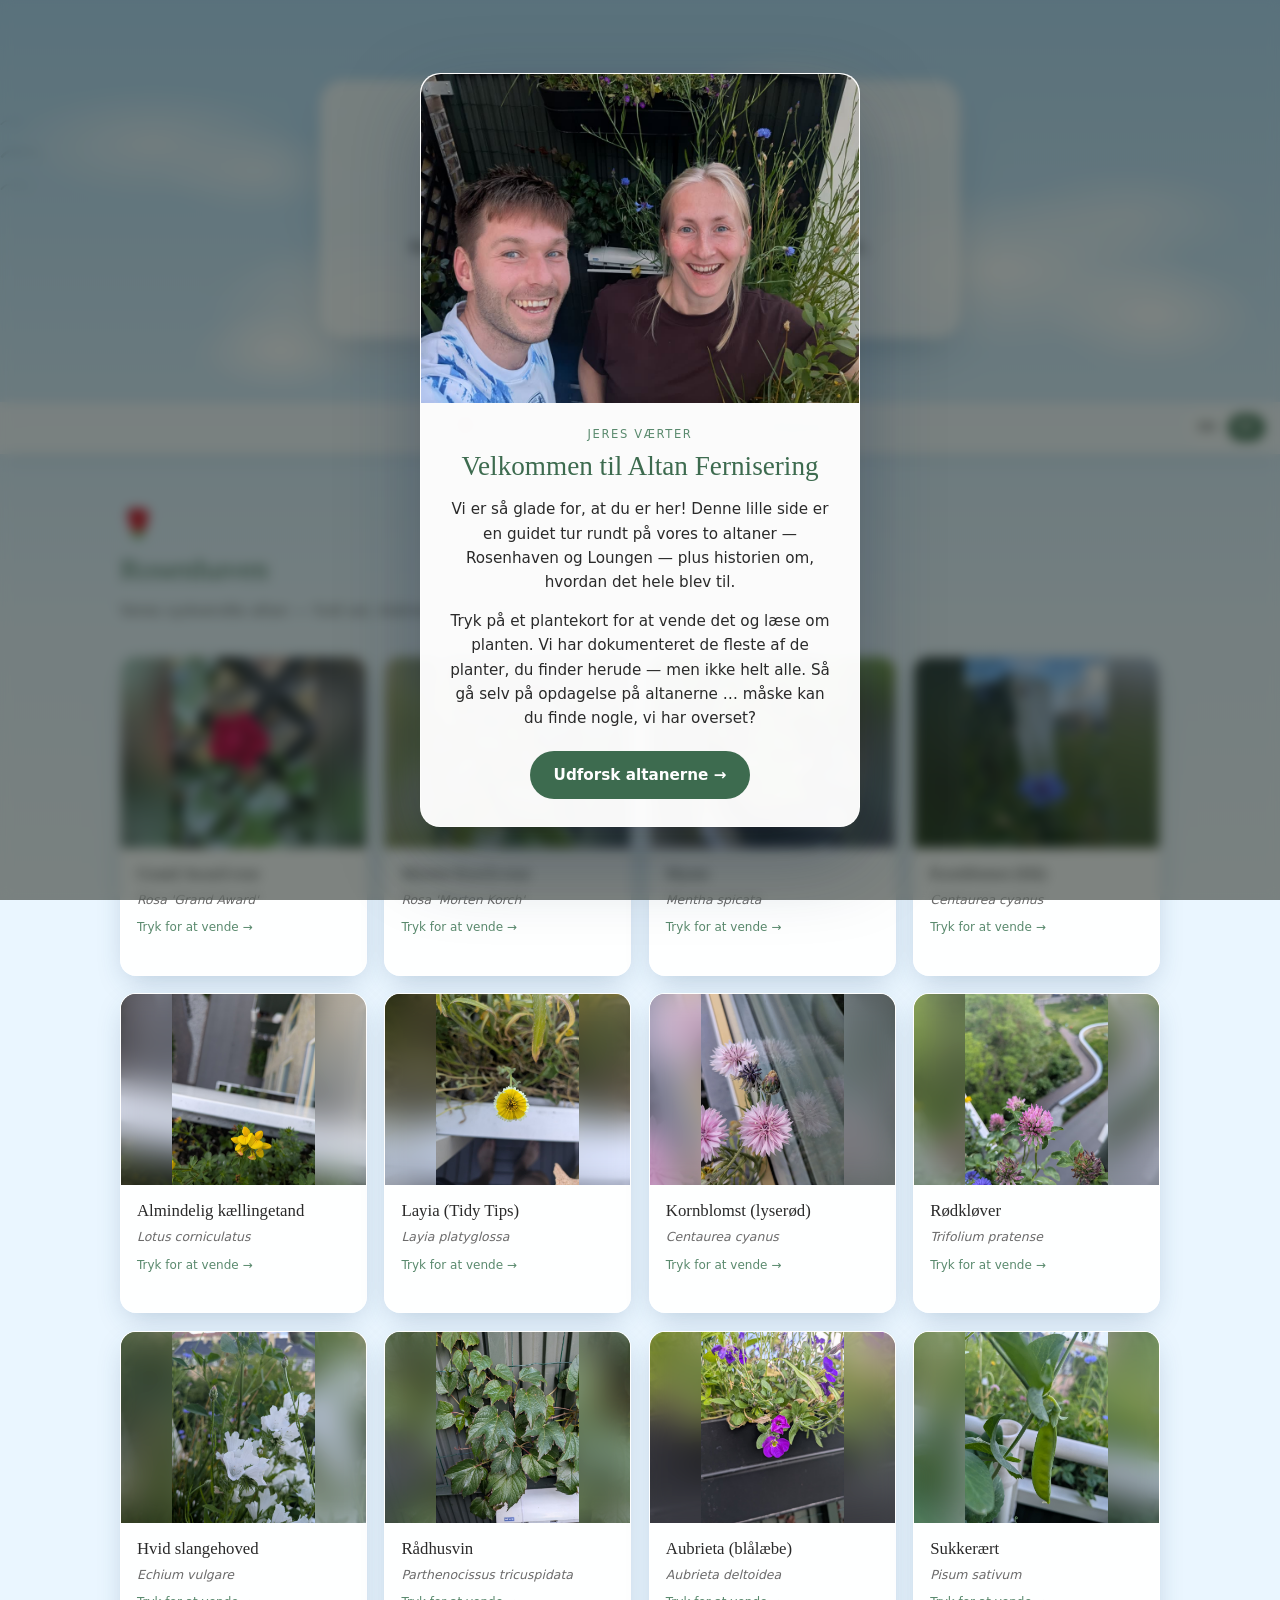
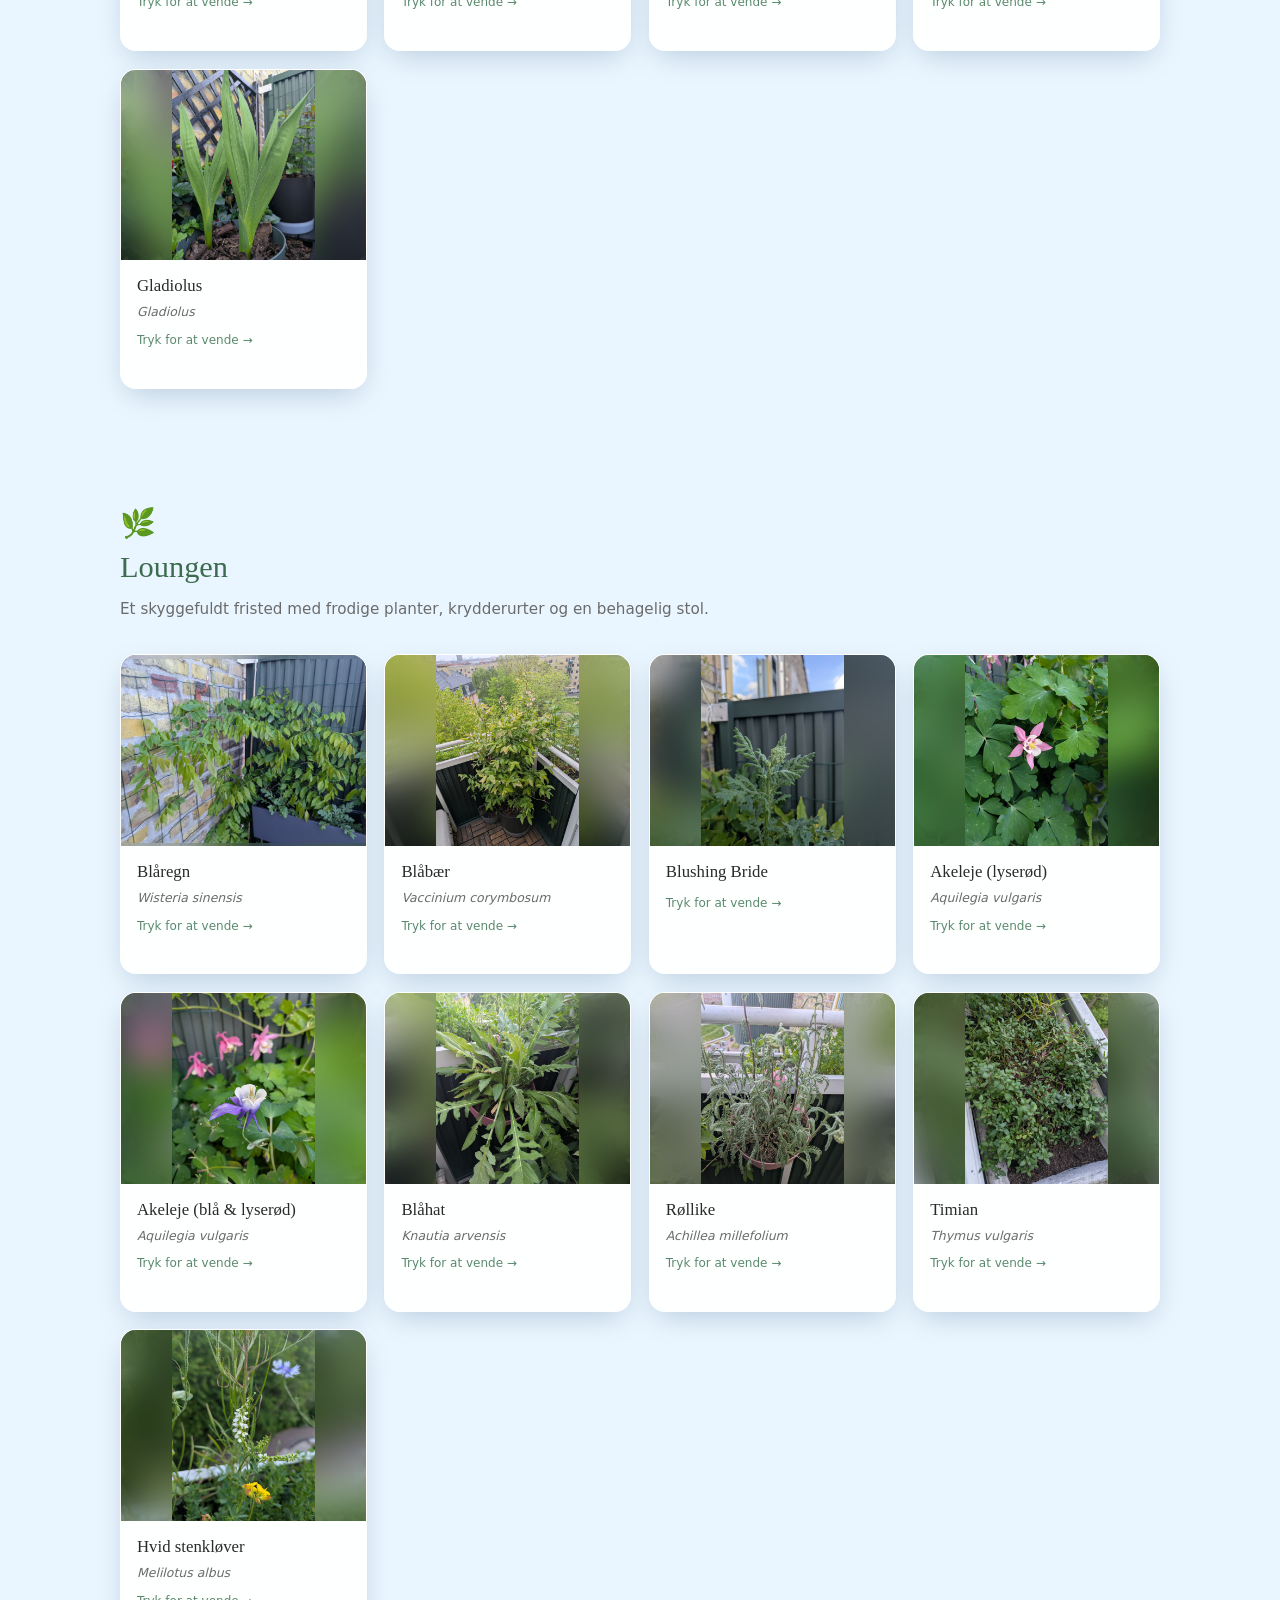
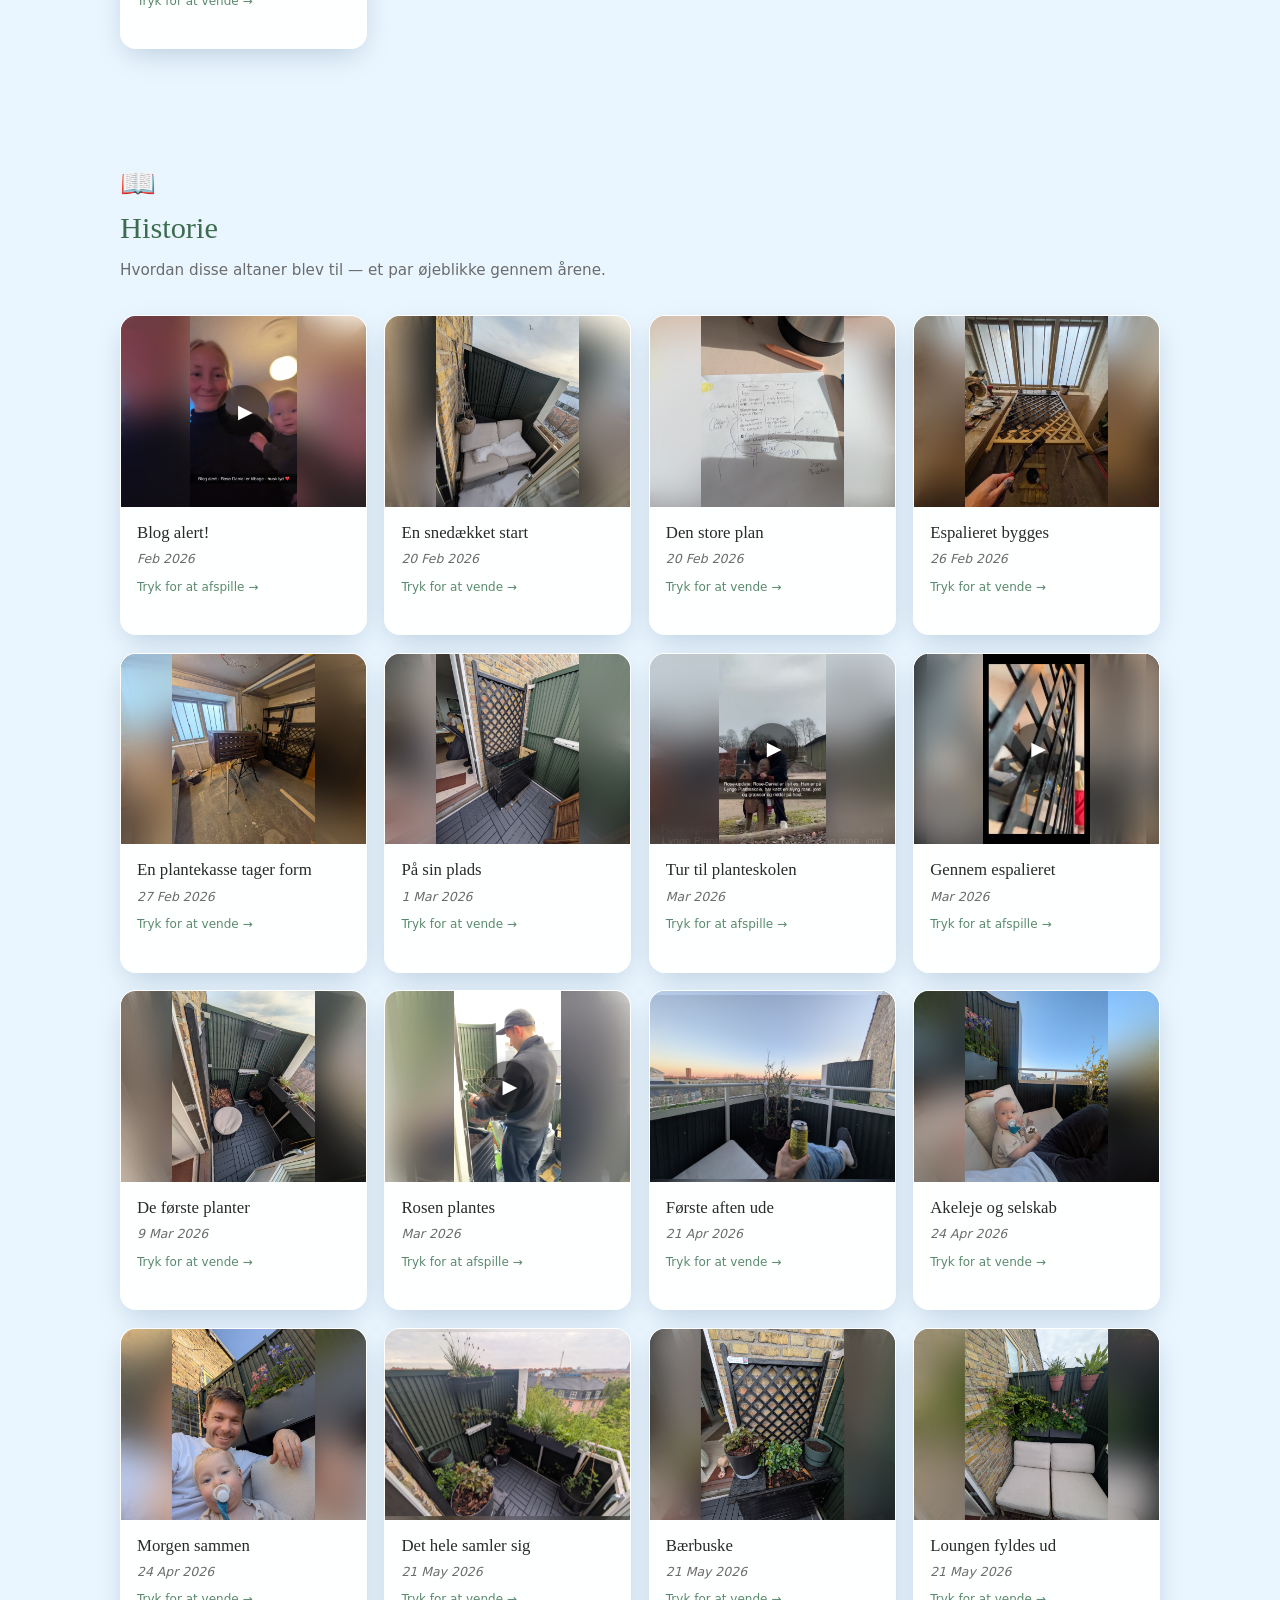
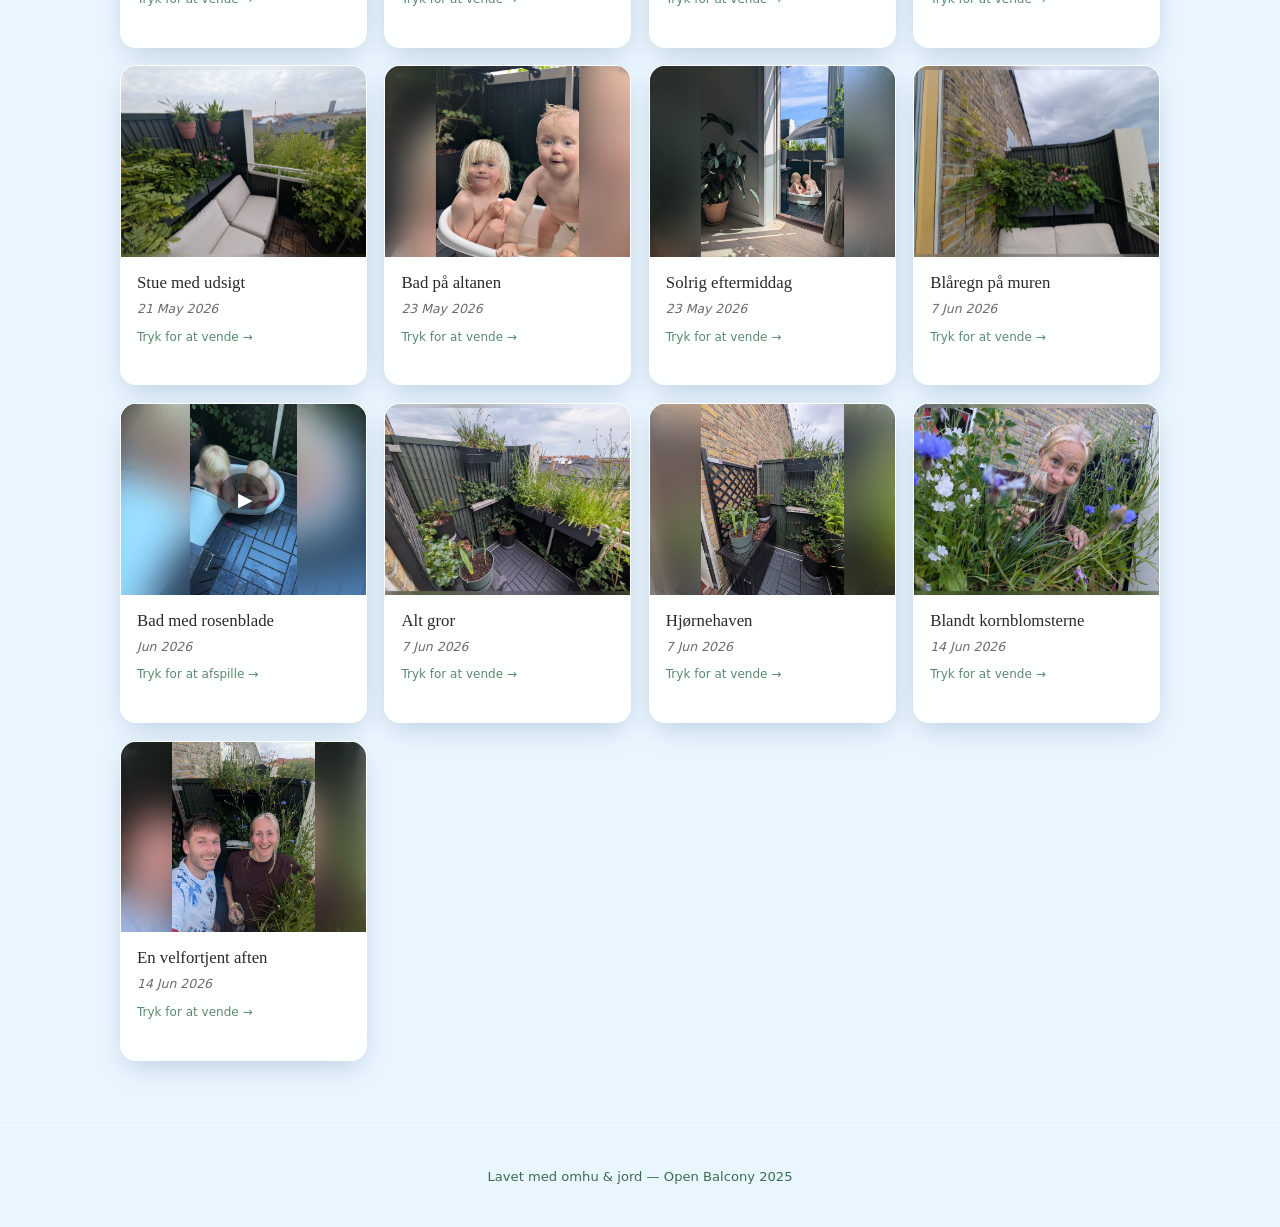
==== commit 071bfe48: "Play videos in a flat overlay; null-safe UI wiring - Video cards open a flat, centered player overla" ====
--- a/index.html
+++ b/index.html
@@ -105,6 +105,19 @@
   <div class="card-scrim" id="card-scrim" aria-hidden="true"></div>
   <button type="button" class="card-nav card-nav-prev" id="card-nav-prev" aria-label="Previous">‹</button>
   <button type="button" class="card-nav card-nav-next" id="card-nav-next" aria-label="Next">›</button>
+  <button type="button" class="card-close" id="card-close" aria-label="Luk">✕</button>
+
+  <!-- ── VIDEO PLAYER OVERLAY ───────────────────────────────── -->
+  <div class="video-lightbox" id="video-lightbox" aria-hidden="true">
+    <button type="button" class="lb-close" id="video-close" aria-label="Luk">✕</button>
+    <div class="video-lightbox-inner">
+      <video id="lightbox-video" class="lightbox-video" controls playsinline></video>
+      <div class="video-caption">
+        <h3 id="lightbox-title"></h3>
+        <p id="lightbox-desc"></p>
+      </div>
+    </div>
+  </div>
 
   <!-- ── MODAL ──────────────────────────────────────────────── -->
   <div class="modal-overlay" id="modal-overlay" role="dialog" aria-modal="true" aria-labelledby="modal-name">
--- a/style.css
+++ b/style.css
@@ -147,12 +147,10 @@
   max-width: 640px;
   margin: 0 auto;
   padding: 2.75rem 2rem 3rem;
-  background: linear-gradient(160deg, rgba(255,255,255,.55) 0%, rgba(255,255,255,.30) 100%);
+  background: linear-gradient(160deg, rgba(255,255,255,.8) 0%, rgba(255,255,255,.62) 100%);
   border: 1px solid rgba(255,255,255,.6);
   border-radius: 24px;
   box-shadow: 0 20px 50px -16px rgba(31,72,110,.35);
-  backdrop-filter: blur(8px);
-  -webkit-backdrop-filter: blur(8px);
 }
 
 .hero-label {
@@ -326,6 +324,7 @@
   position: relative;
   height: 320px;
   cursor: pointer;
+  touch-action: manipulation;            /* let vertical scroll start on a card (iOS) */
   perspective: 1200px;                   /* 3D space for the flip */
   border-radius: var(--radius-card);
   transition: transform .25s ease;
@@ -366,10 +365,13 @@
   -webkit-backface-visibility: hidden;
   border: 1px solid rgba(255,255,255,.7);
   box-shadow: var(--shadow-card);
-  background: rgba(255,255,255,.85);
-  backdrop-filter: blur(6px);
-  -webkit-backdrop-filter: blur(6px);
-}
+  /* No backdrop-filter here: on iOS it blocks scroll gestures that start on a
+     card. The faces are near-opaque anyway, so the look barely changes. */
+  background: rgba(255,255,255,.95);
+}
+
+/* While in the grid, the hidden back must not capture taps/scrolls (iOS) */
+.plant-card:not(.zoomed) .card-back { pointer-events: none; }
 
 .plant-card:hover .card-front,
 .plant-card:hover .card-back { box-shadow: var(--shadow-hover); }
@@ -430,14 +432,55 @@
   flex-shrink: 0;
   border-radius: 10px;
   overflow: hidden;
-  background: var(--green-pale);
+  background-color: var(--green-pale);
+  background-size: cover;
+  background-position: center;
   margin-bottom: .2rem;
 }
 
-.card-back-image img {
+.card-back-image::before {
+  content: "";
+  position: absolute;
+  inset: 0;
+  z-index: 0;
+  background-image: inherit;
+  background-size: cover;
+  background-position: center;
+  filter: blur(16px) brightness(1.05);
+  transform: scale(1.2);
+}
+
+.card-back-image img,
+.card-video {
+  position: relative;
+  z-index: 1;
   width: 100%;
   height: 100%;
-  object-fit: cover;
+  object-fit: contain;
+  display: block;
+}
+
+.card-video { background: #000; }
+
+/* Play badge on the front of a video card */
+.video-badge {
+  position: absolute;
+  left: 50%;
+  top: 50%;
+  transform: translate(-50%, -50%);
+  z-index: 2;
+  width: 52px;
+  height: 52px;
+  border-radius: 50%;
+  background: rgba(0, 0, 0, .5);
+  color: #fff;
+  display: flex;
+  align-items: center;
+  justify-content: center;
+  font-size: 1.2rem;
+  padding-left: 4px;          /* optically centre the triangle */
+  box-shadow: 0 2px 10px rgba(0, 0, 0, .35);
+  pointer-events: none;
 }
 
 .card-back .card-name { color: var(--green-dark); }
@@ -479,12 +522,15 @@
   backdrop-filter: blur(4px);
   -webkit-backdrop-filter: blur(4px);
   opacity: 0;
+  visibility: hidden;
   pointer-events: none;
-  transition: opacity .35s ease;
+  cursor: pointer;
+  transition: opacity .35s ease, visibility .35s ease;
 }
 
 .card-scrim.open {
   opacity: 1;
+  visibility: visible;
   pointer-events: auto;
 }
 
@@ -537,10 +583,112 @@
 .card-nav-prev { left: 16px; }
 .card-nav-next { right: 16px; }
 
-body.zoom-open .card-nav {
+/* Close (✕) button shown while a card is open */
+.card-close {
+  position: fixed;
+  top: 14px;
+  right: 14px;
+  z-index: 611;
+  width: 44px;
+  height: 44px;
+  border-radius: 50%;
+  background: rgba(255, 255, 255, .9);
+  color: var(--green-dark);
+  font-size: 1.05rem;
+  display: flex;
+  align-items: center;
+  justify-content: center;
+  box-shadow: var(--shadow-card);
+  opacity: 0;
+  pointer-events: none;
+  transition: opacity .25s ease, background .15s;
+}
+
+body.zoom-open .card-nav,
+body.zoom-open .card-close {
   opacity: 1;
   pointer-events: auto;
 }
+
+.card-close:hover { background: #fff; }
+
+/* ── VIDEO PLAYER OVERLAY ────────────────────────────────────── */
+.video-lightbox {
+  position: fixed;
+  inset: 0;
+  z-index: 620;
+  display: flex;
+  align-items: center;
+  justify-content: center;
+  padding: 1rem;
+  background: rgba(15, 22, 18, .82);
+  backdrop-filter: blur(6px);
+  -webkit-backdrop-filter: blur(6px);
+  opacity: 0;
+  visibility: hidden;
+  pointer-events: none;
+  transition: opacity .3s ease, visibility .3s ease;
+}
+
+.video-lightbox.open {
+  opacity: 1;
+  visibility: visible;
+  pointer-events: auto;
+}
+
+.video-lightbox-inner {
+  width: min(640px, 100%);
+  display: flex;
+  flex-direction: column;
+  gap: .9rem;
+}
+
+.lightbox-video {
+  width: 100%;
+  max-height: 72vh;
+  background: #000;
+  border-radius: 14px;
+  box-shadow: var(--shadow-modal);
+  display: block;
+}
+
+.video-caption {
+  text-align: center;
+  color: #fff;
+}
+
+.video-caption h3 {
+  font-family: var(--font-serif);
+  font-weight: normal;
+  font-size: 1.2rem;
+  margin-bottom: .2rem;
+}
+
+.video-caption p {
+  font-size: .9rem;
+  opacity: .85;
+  line-height: 1.5;
+}
+
+.lb-close {
+  position: fixed;
+  top: 14px;
+  right: 14px;
+  z-index: 621;
+  width: 44px;
+  height: 44px;
+  border-radius: 50%;
+  background: rgba(255, 255, 255, .9);
+  color: var(--green-dark);
+  font-size: 1.05rem;
+  display: flex;
+  align-items: center;
+  justify-content: center;
+  box-shadow: var(--shadow-card);
+  transition: background .15s;
+}
+
+.lb-close:hover { background: #fff; }
 
 .card-nav:hover { background: #fff; }
 .card-nav-prev:hover { transform: translateY(-50%) translateX(-2px); }
@@ -556,13 +704,31 @@
   position: relative;
   aspect-ratio: 4 / 3;
   overflow: hidden;
-  background: var(--green-pale);
+  background-color: var(--green-pale);
+  background-size: cover;
+  background-position: center;
+}
+
+/* Blurred fill of the same photo, so the whole flower can show (contain)
+   without leaving empty bars */
+.card-image-wrap::before {
+  content: "";
+  position: absolute;
+  inset: 0;
+  z-index: 0;
+  background-image: inherit;
+  background-size: cover;
+  background-position: center;
+  filter: blur(16px) brightness(1.05);
+  transform: scale(1.2);
 }
 
 .card-image-wrap img {
+  position: relative;
+  z-index: 1;
   width: 100%;
   height: 100%;
-  object-fit: cover;
+  object-fit: contain;        /* show the whole photo, never crop the flower */
   transition: transform .35s ease;
 }
 
@@ -573,6 +739,7 @@
 .card-placeholder {
   position: absolute;
   inset: 0;
+  z-index: 2;
   display: flex;
   align-items: center;
   justify-content: center;
@@ -778,12 +945,14 @@
   backdrop-filter: blur(6px);
   -webkit-backdrop-filter: blur(6px);
   opacity: 0;
+  visibility: hidden;
   pointer-events: none;
-  transition: opacity .35s ease;
+  transition: opacity .35s ease, visibility .35s ease;
 }
 
 .welcome-overlay.open {
   opacity: 1;
+  visibility: visible;
   pointer-events: auto;
 }
 
